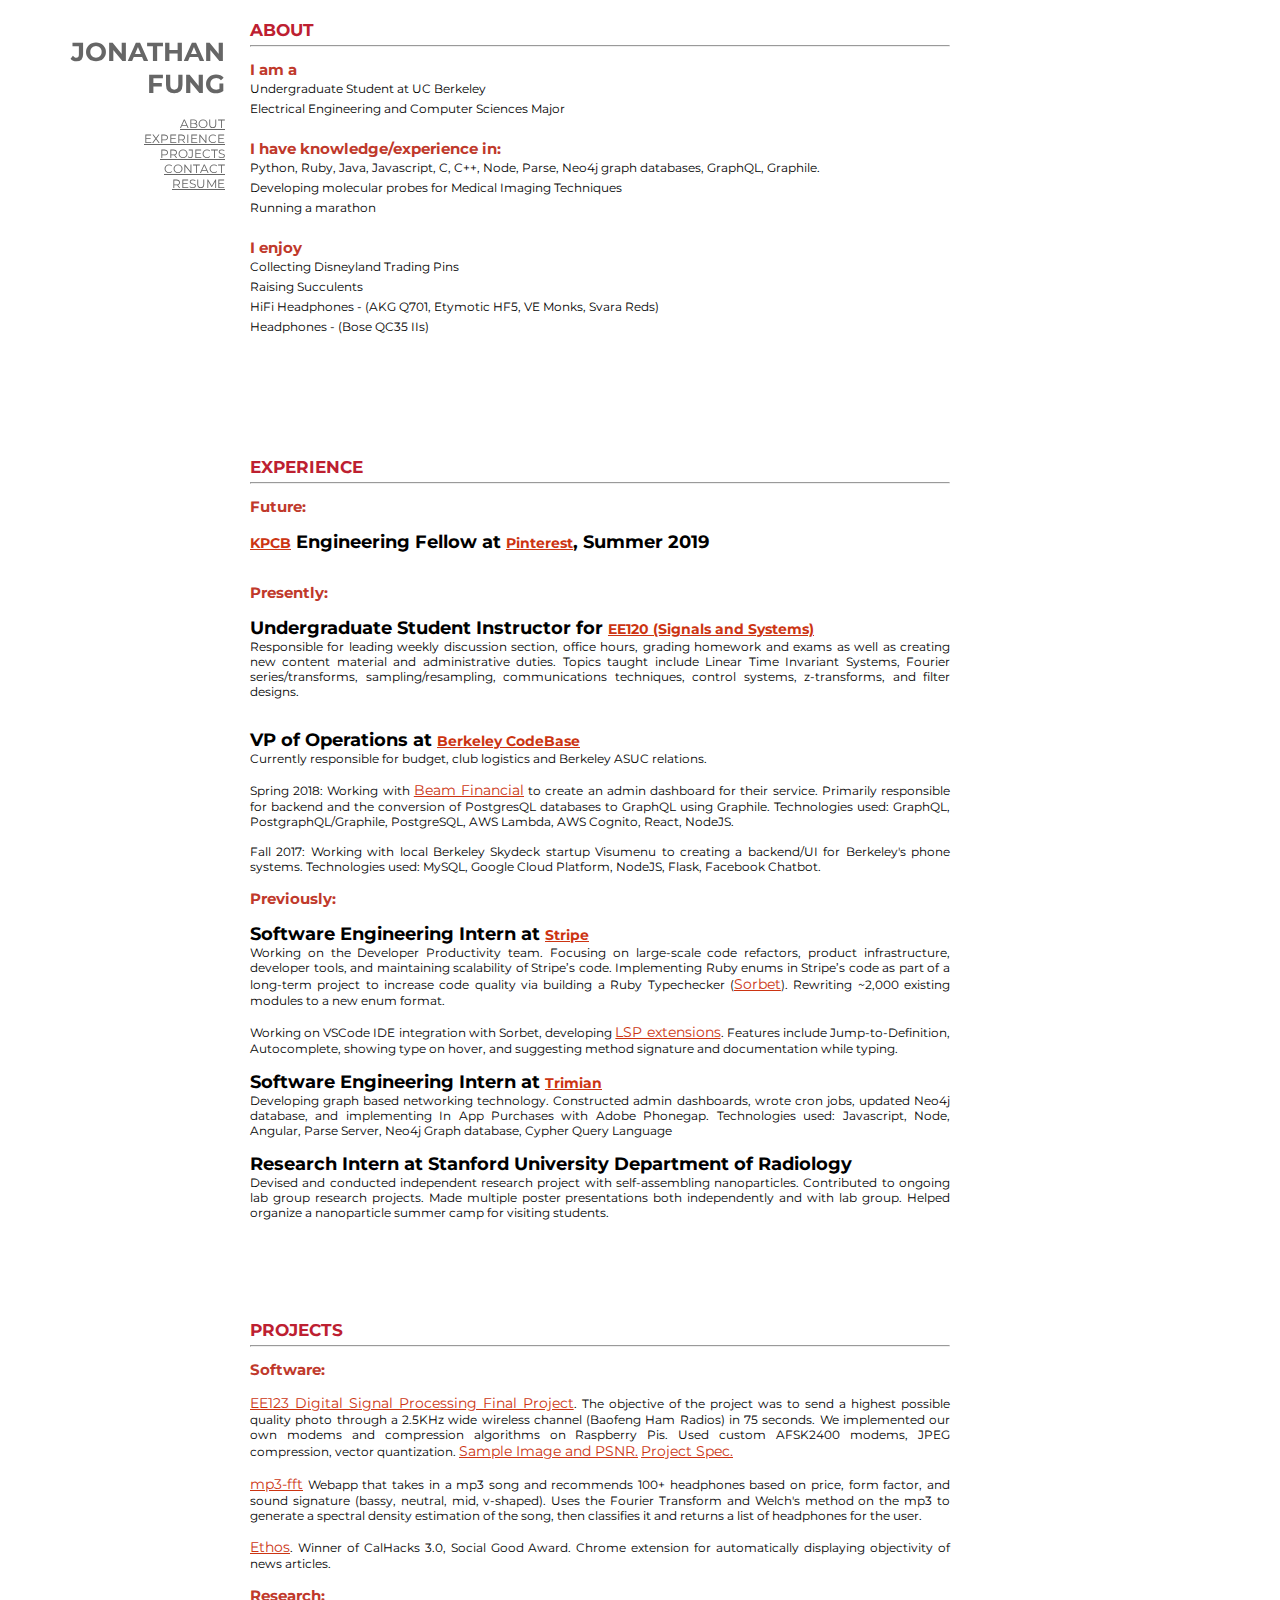
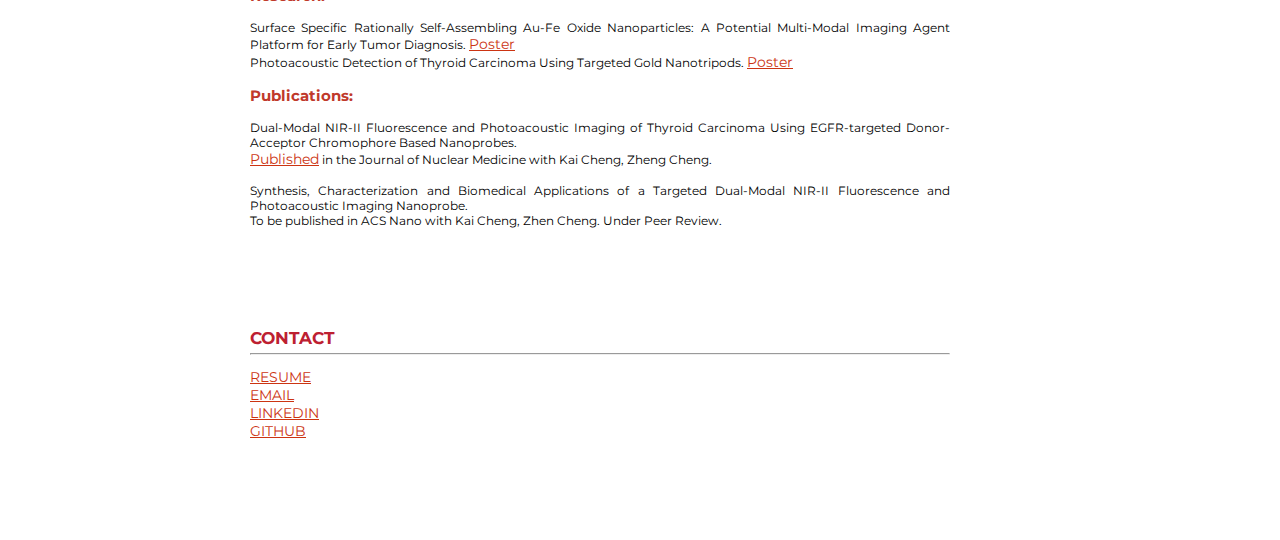
==== index.html @ 35075a45 "updated resume, experience for summer 2018" ====
<html>
<head>
  <title>Jonathan Fung</title>
  <link href="style.css" type="text/css" rel="stylesheet">
  <link href="https://fonts.googleapis.com/css?family=Montserrat" rel="stylesheet">
</head>
<body>

<div class='nav'>
  <div id="intro">
      <div id="headshot"></div>
      <br>
      <h1>JONATHAN<br>FUNG</h1>
      <br>
  </div>

  <ul> 
  <li><a href="#about">ABOUT</a></li>
  <li><a href="#experience">EXPERIENCE</a></li>
  <li><a href="#projects">PROJECTS</a></li>
  <li><a href="#contact" >CONTACT</a></li>
  <li><a href="./assets/resume.pdf">RESUME</a></li>
  </ul>

</div>

<div class = "container">
	<div class = "header">
	<h1>ABOUT</h1><hr>
	</div>
	<div class = "content" id = "about">
		<b>
		I am a</b>
		<p>Undergraduate Student at UC Berkeley<br>
			Electrical Engineering and Computer Sciences Major<br></br>
		</p>
		<b>
		I have knowledge/experience in:</b>
		<p>
			Python, Ruby, Java, Javascript, C, C++, Node, Parse, Neo4j graph databases, GraphQL, Graphile.<br>
			Developing molecular probes for Medical Imaging Techniques<br>
			Running a marathon<br></br>
		</p>
		<b>
		I enjoy</b>
		<p>Collecting Disneyland Trading Pins<br>
			Raising Succulents<br>
			HiFi Headphones - (AKG Q701, Etymotic HF5, VE Monks, Svara Reds)<br>
			Headphones - (Bose QC35 IIs)<br>
			</br>
		</p>
	</div>
	<div class = "header">
	<h1>EXPERIENCE</h1><hr>
	</div>
	<div class = "content" id = "experience">
		<b>Future:</b></br></br>
		<h2> <a href="https://http://fellows.kleinerperkins.com/" class = "inline">KPCB</a> Engineering Fellow at <a href="https://pinterest.com/" class = "inline">Pinterest</a>, Summer 2019</h2>

		</br>
		</br>
		<b>Presently:</b></br></br>
		<h2>Undergraduate Student Instructor for <a href="https://www2.eecs.berkeley.edu/Courses/EE120/" class = "inline">EE120 (Signals and Systems)</a></h2>
		Responsible for leading weekly discussion section, office hours, grading homework and exams as well as creating new content material and administrative duties. Topics taught include Linear Time Invariant Systems, Fourier series/transforms, sampling/resampling, communications techniques, control systems, z-transforms, and filter designs. </br></br>
		</br>
		<h2>VP of Operations at <a href="https://codebase.berkeley.edu/" class = "inline">Berkeley CodeBase</a></h2>
		Currently responsible for budget, club logistics and Berkeley ASUC relations.</br></br>
		Spring 2018: Working with <a href="https://meetbeam.com/" class = "inline">Beam Financial</a> to create an admin dashboard for their service. Primarily responsible for backend and the conversion of PostgresQL databases to GraphQL using Graphile. Technologies used: GraphQL, PostgraphQL/Graphile, PostgreSQL, AWS Lambda, AWS Cognito, React, NodeJS.</br></br>
		Fall 2017: Working with local Berkeley Skydeck startup Visumenu to creating a backend/UI for Berkeley's phone systems. Technologies used: MySQL, Google Cloud Platform, NodeJS, Flask, Facebook Chatbot. </br>
		</br>
		<b>Previously:</b></br></br>
		<h2>Software Engineering Intern at <a href="https://stripe.com/" class = "inline">Stripe</a></h2>
		Working on the Developer Productivity team. Focusing on large-scale code refactors, product infrastructure, developer tools, and maintaining scalability of Stripe’s code. Implementing Ruby enums in Stripe’s code as part of a long-term project to increase code quality via building a Ruby Typechecker (<a href="https://sorbet.run" class = "inline">Sorbet</a>). Rewriting ~2,000 existing modules to a new enum format.</br></br>
		Working on VSCode IDE integration with Sorbet, developing <a href="https://microsoft.github.io/language-server-protocol/" class = "inline">LSP extensions</a>. Features include Jump-to-Definition, Autocomplete, showing type on hover, and suggesting method signature and documentation while typing.</br>
		</br>
		<h2>Software Engineering Intern at <a href="https://www.trimian.com/" class = "inline">Trimian</a></h2>
		Developing graph based networking technology. Constructed admin dashboards, wrote cron jobs, updated Neo4j database, and implementing In App Purchases with Adobe Phonegap. Technologies used: Javascript, Node, Angular, Parse Server, Neo4j Graph database, Cypher Query Language </br>
		</br>
		<h2>Research Intern at Stanford University Department of Radiology</h2>
		Devised and conducted independent research project with self-assembling nanoparticles. Contributed to ongoing lab group research projects. Made multiple poster presentations both independently and with lab group. Helped organize a nanoparticle summer camp for visiting students.

	</div>
	<div class = "header">
	<h1>PROJECTS</h1><hr>
	</div>
	<div class = "content" id = "projects">
		<b>Software:</b></br></br>
		<a href="https://www.youtube.com/watch?v=RB2l9mK-bv4" class = "inline">EE123 Digital Signal Processing Final Project</a>. The objective of the project was to send a highest possible quality photo through a 2.5KHz wide wireless channel (Baofeng Ham Radios) in 75 seconds. We implemented our own modems and compression algorithms on Raspberry Pis. Used custom AFSK2400 modems, JPEG compression, vector quantization. <a href="./assets/psnr.png">Sample Image and PSNR.</a> <a href="https://inst.eecs.berkeley.edu/~ee123/sp18/project.html">Project Spec.</a></br></br>
		<a href="https://headphone-recommender.herokuapp.com/" class = "inline">mp3-fft</a> Webapp that takes in a mp3 song and recommends 100+ headphones based on price, form factor, and sound signature (bassy, neutral, mid, v-shaped). Uses the Fourier Transform and Welch's method on the mp3 to generate a spectral density estimation of the song, then classifies it and returns a list of headphones for the user.</br></br>
		<a href="https://github.com/mingyli/calhacks-ethos" class = "inline">Ethos</a>. Winner of CalHacks 3.0, Social Good Award. Chrome extension for automatically displaying objectivity of news articles.</br></br>
		<b>Research:</b></br></br>
		Surface Specific Rationally Self-Assembling Au-Fe Oxide Nanoparticles: A Potential Multi-Modal Imaging Agent Platform for Early Tumor Diagnosis.
		<a href="http://bit.ly/2o4W9CW" class = "inline">Poster</a>
		</br>
		Photoacoustic Detection of Thyroid Carcinoma Using Targeted Gold Nanotripods.
		<a href="https://cl.ly/332c3m1A111b" class = "inline">Poster</a>
		</br></br>
		<b>Publications:</b></br></br>
		Dual-Modal NIR-II Fluorescence and Photoacoustic Imaging of Thyroid Carcinoma Using EGFR-targeted Donor-Acceptor Chromophore Based Nanoprobes.</br>
		<a href="http://bit.ly/2mBhSBp" class = "inline">Published</a> in the Journal of Nuclear Medicine with Kai Cheng, Zheng Cheng.
		</br></br>
		Synthesis, Characterization and Biomedical Applications of a Targeted Dual-Modal NIR-II Fluorescence and Photoacoustic Imaging Nanoprobe.</br>
		To be published in ACS Nano with Kai Cheng, Zhen Cheng. Under Peer Review.

	</div>
	<div class = "header">
	<h1>CONTACT</h1><hr>
	</div>
	<div class = "content" id = "contact">
		<a href="./assets/resume.pdf">RESUME</a></br>
    <a href="mailto:jonathanfung1@gmail.com">EMAIL</a></br>
    <a href="https://www.linkedin.com/in/jonfung1/">LINKEDIN</a></br>
    <a href="https://github.com/jonfung/">GITHUB</a></br>
	</div>	
	</div class = "bottombuffer"></div>

</div>

 
</body>

</html>
---- style.css ----
* { padding:0;
  margin:0;
}

a:link {color:#666;}
a:visited {color:#666;}
a:hover {color:#888;}


.nav {
/*  font-family: georgia, serif, times, arial;
*/  
  font-family: 'Montserrat';
  position: fixed; 
  background:transparent;
  text-align: right;
  height: 100vh;
  width: 225px; 
  margin-top: 0px;
  font-size: 12px;
  margin-left: 0px; 
  color: #666;
}

#intro {
  width: 100%
  height: auto;
  display: inline;
  font-size: 13px;
}

#headshot {
  position: absolute;
  display: inline-block;
  width: 100px;
  height: 100px;
  background-image: url('./assets/jfung.png');
  background-size: 110px;
  background-position: center;
  border-radius: 100px;
  right: 0;
  margin: 5%;
  margin-top: 70px;
  z-index: 1;
  left: 0px;
}

.header {
  width: 100%;
  height: 40px;
}

.header h1 {
  position: relative;
  bottom: 0px;
  font-size: 17px;
  text-align: left;
  margin-left: 0px;
  margin-bottom: 5px;
  color: #BD2031;
}

.content {
  font-size: 12px;
  margin-bottom: 100px;
}

.content p {
  line-height: 20px;
}

.content b {
  color: #c0392b;
  font-weight: bold;
  font-size: 15px;
}

.content a{
  color: #CC3412;
  font-size: 14px;
}

.bottombuffer {
  height: 100vh;
}


.container {
  width: 700px;
  margin-left: 250px;
  margin-top:20px;
  font-family: 'Montserrat';
  text-align: justify;
  margin-bottom: 0px;
}
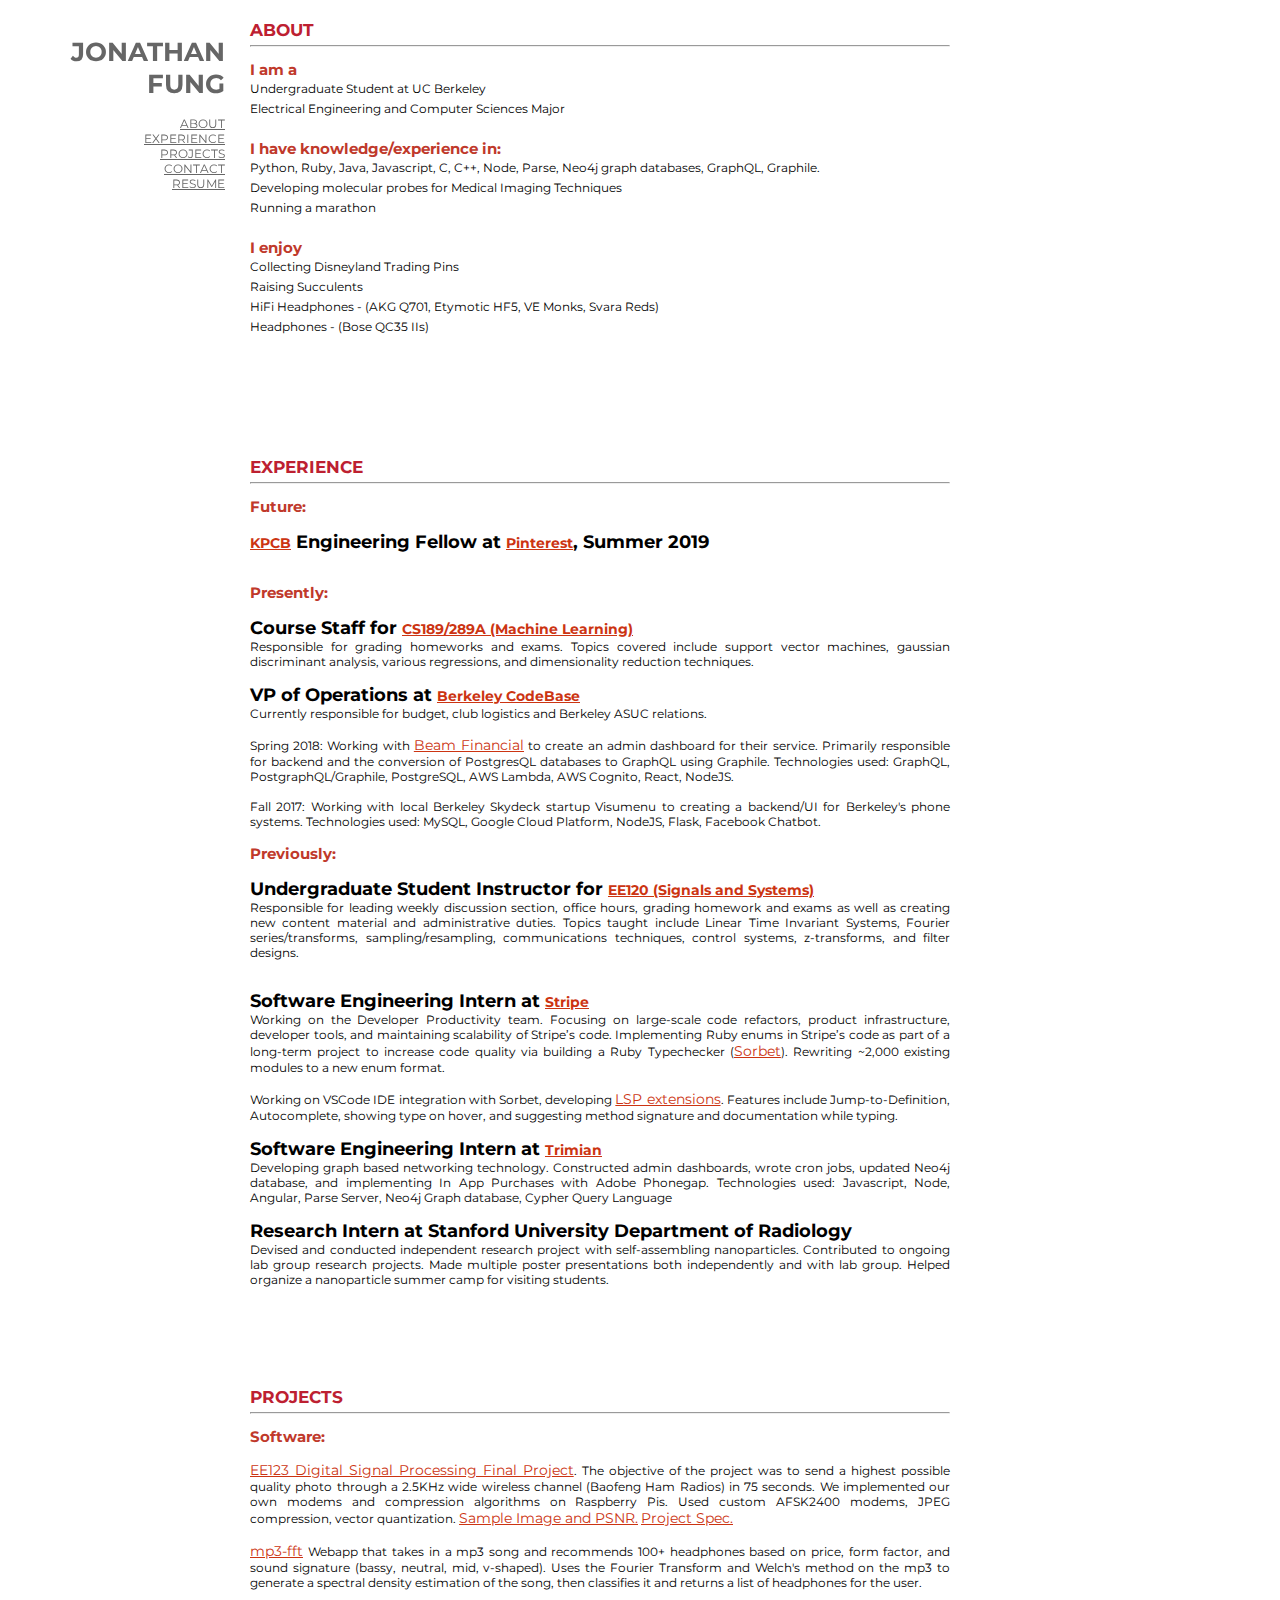
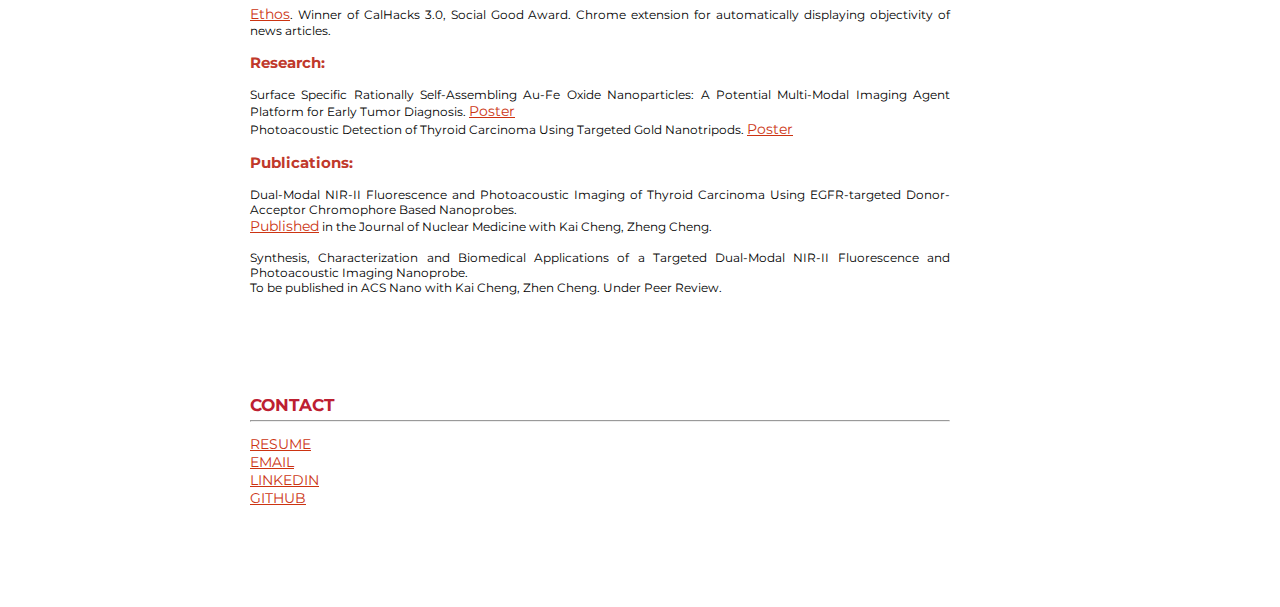
==== commit 20c6f84e: "Added course staff CS189" ====
--- a/index.html
+++ b/index.html
@@ -55,13 +55,13 @@
 	</div>
 	<div class = "content" id = "experience">
 		<b>Future:</b></br></br>
-		<h2> <a href="https://http://fellows.kleinerperkins.com/" class = "inline">KPCB</a> Engineering Fellow at <a href="https://pinterest.com/" class = "inline">Pinterest</a>, Summer 2019</h2>
+		<h2> <a href="http://fellows.kleinerperkins.com/" class = "inline">KPCB</a> Engineering Fellow at <a href="https://pinterest.com/" class = "inline">Pinterest</a>, Summer 2019</h2>
 
 		</br>
 		</br>
 		<b>Presently:</b></br></br>
-		<h2>Undergraduate Student Instructor for <a href="https://www2.eecs.berkeley.edu/Courses/EE120/" class = "inline">EE120 (Signals and Systems)</a></h2>
-		Responsible for leading weekly discussion section, office hours, grading homework and exams as well as creating new content material and administrative duties. Topics taught include Linear Time Invariant Systems, Fourier series/transforms, sampling/resampling, communications techniques, control systems, z-transforms, and filter designs. </br></br>
+		<h2>Course Staff for <a href="https://people.eecs.berkeley.edu/~jrs/189/" class = "inline">CS189/289A (Machine Learning)</a></h2>
+		Responsible for grading homeworks and exams. Topics covered include support vector machines, gaussian discriminant analysis, various regressions, and dimensionality reduction techniques.</br>
 		</br>
 		<h2>VP of Operations at <a href="https://codebase.berkeley.edu/" class = "inline">Berkeley CodeBase</a></h2>
 		Currently responsible for budget, club logistics and Berkeley ASUC relations.</br></br>
@@ -69,6 +69,9 @@
 		Fall 2017: Working with local Berkeley Skydeck startup Visumenu to creating a backend/UI for Berkeley's phone systems. Technologies used: MySQL, Google Cloud Platform, NodeJS, Flask, Facebook Chatbot. </br>
 		</br>
 		<b>Previously:</b></br></br>
+		<h2>Undergraduate Student Instructor for <a href="https://www2.eecs.berkeley.edu/Courses/EE120/" class = "inline">EE120 (Signals and Systems)</a></h2>
+		Responsible for leading weekly discussion section, office hours, grading homework and exams as well as creating new content material and administrative duties. Topics taught include Linear Time Invariant Systems, Fourier series/transforms, sampling/resampling, communications techniques, control systems, z-transforms, and filter designs. </br></br>
+		</br>
 		<h2>Software Engineering Intern at <a href="https://stripe.com/" class = "inline">Stripe</a></h2>
 		Working on the Developer Productivity team. Focusing on large-scale code refactors, product infrastructure, developer tools, and maintaining scalability of Stripe’s code. Implementing Ruby enums in Stripe’s code as part of a long-term project to increase code quality via building a Ruby Typechecker (<a href="https://sorbet.run" class = "inline">Sorbet</a>). Rewriting ~2,000 existing modules to a new enum format.</br></br>
 		Working on VSCode IDE integration with Sorbet, developing <a href="https://microsoft.github.io/language-server-protocol/" class = "inline">LSP extensions</a>. Features include Jump-to-Definition, Autocomplete, showing type on hover, and suggesting method signature and documentation while typing.</br>
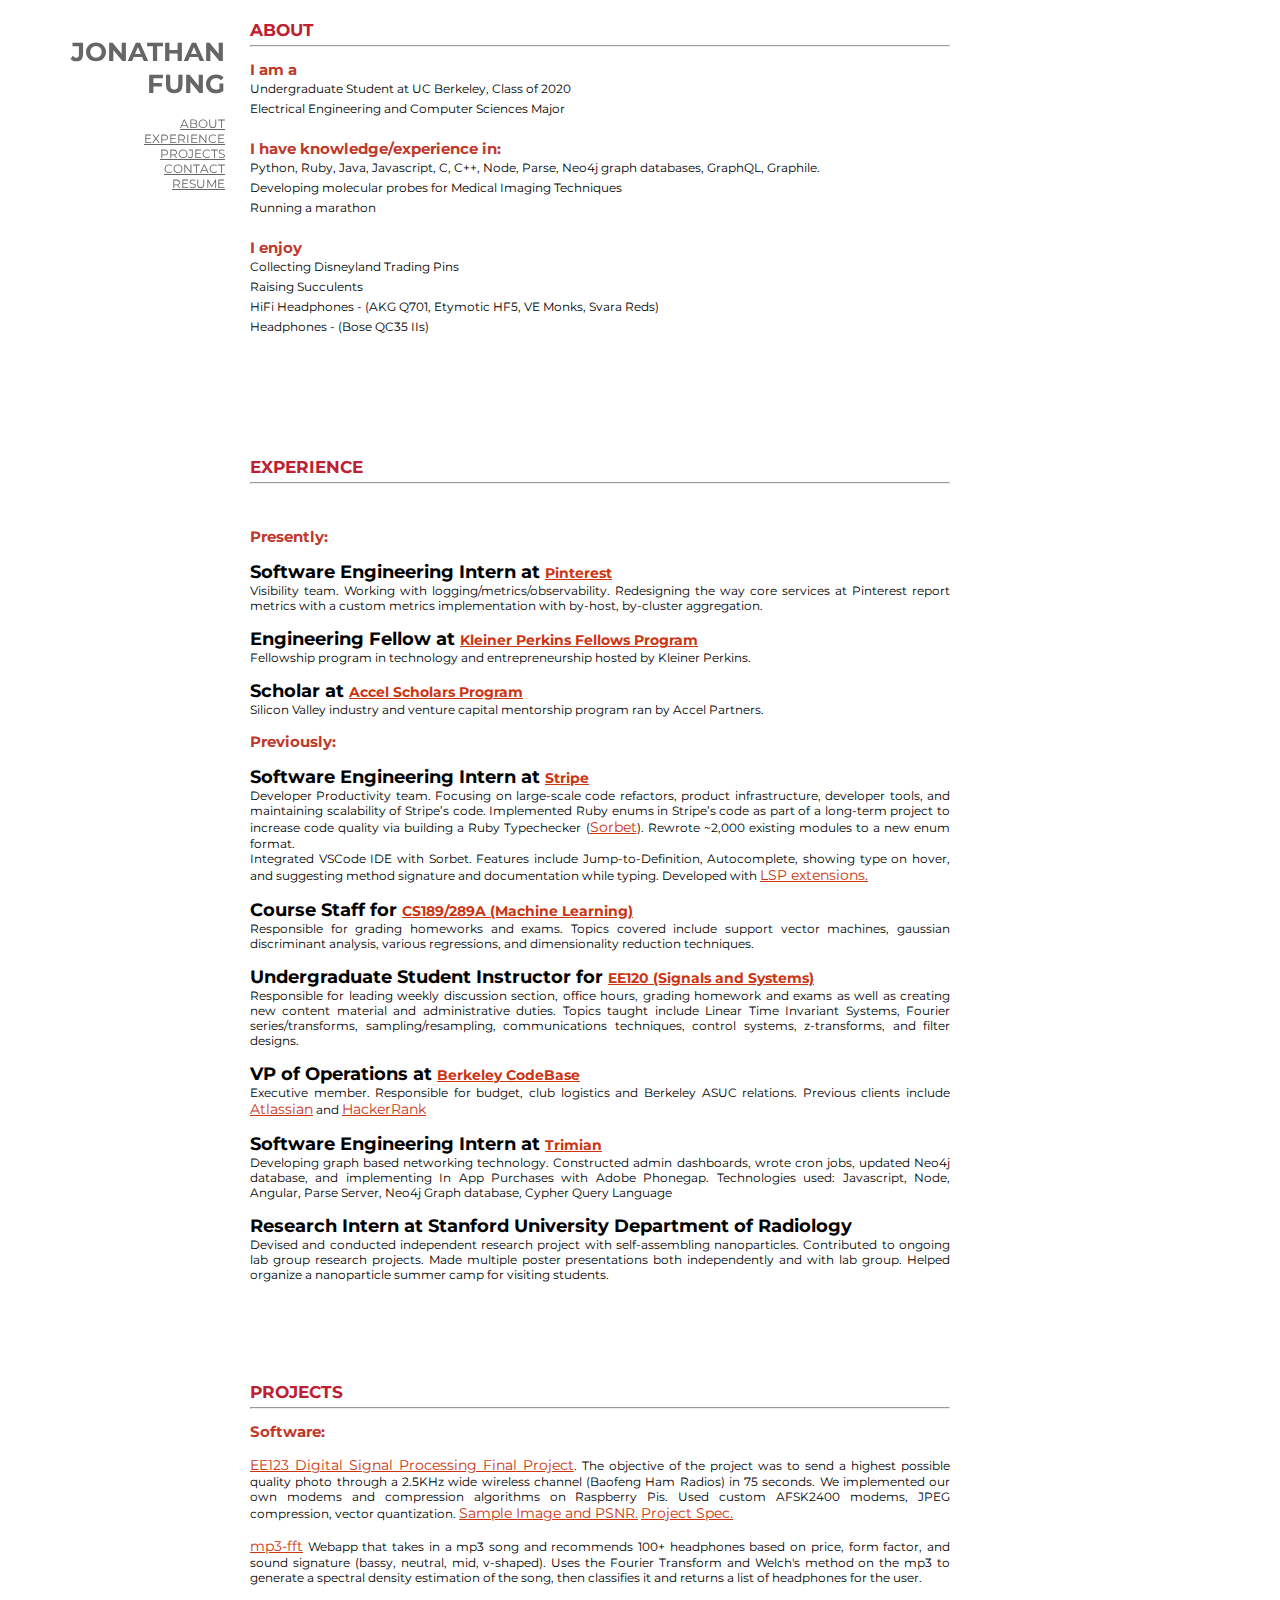
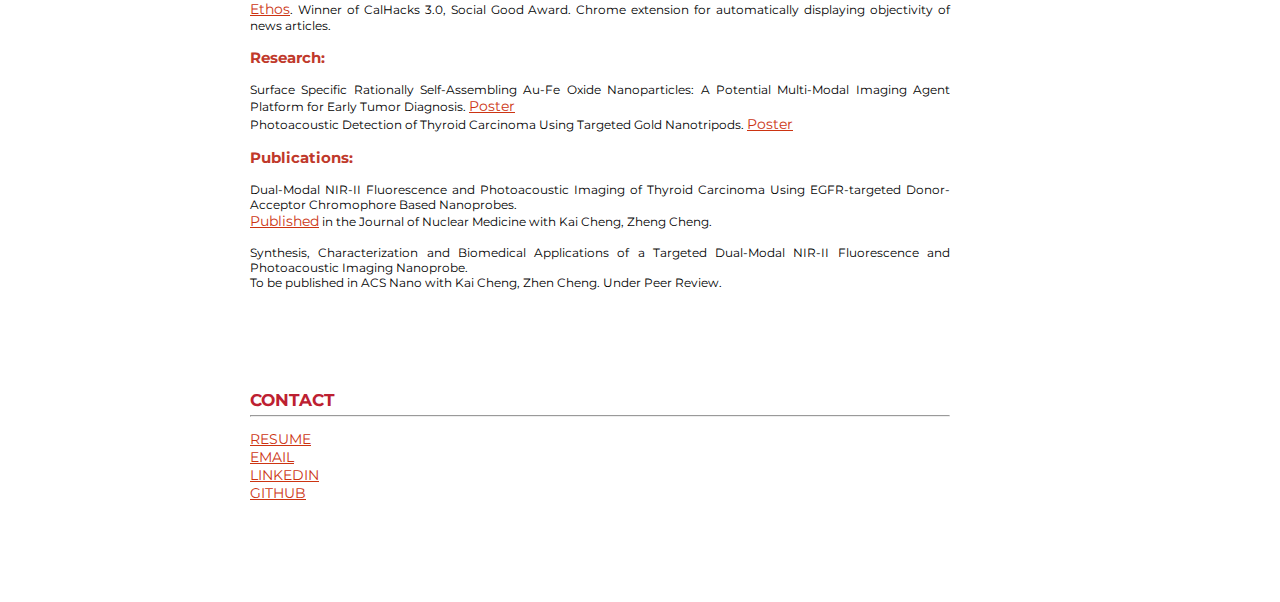
==== commit c61b1f40: "early summer 2019 update" ====
--- a/index.html
+++ b/index.html
@@ -31,7 +31,7 @@
 	<div class = "content" id = "about">
 		<b>
 		I am a</b>
-		<p>Undergraduate Student at UC Berkeley<br>
+		<p>Undergraduate Student at UC Berkeley, Class of 2020<br>
 			Electrical Engineering and Computer Sciences Major<br></br>
 		</p>
 		<b>
@@ -54,28 +54,36 @@
 	<h1>EXPERIENCE</h1><hr>
 	</div>
 	<div class = "content" id = "experience">
-		<b>Future:</b></br></br>
-		<h2> <a href="http://fellows.kleinerperkins.com/" class = "inline">KPCB</a> Engineering Fellow at <a href="https://pinterest.com/" class = "inline">Pinterest</a>, Summer 2019</h2>
+		<!-- <b>Future:</b></br></br> -->
+		</br>
+		</br>
+		<b>Presently:</b></br></br>
+		<h2>Software Engineering Intern at <a href="https://pinterest.com/" class = "inline">Pinterest</a></h2>
+		Visibility team. Working with logging/metrics/observability. Redesigning the way core services at Pinterest report metrics with a custom metrics implementation with by-host, by-cluster aggregation.</br>
+		</br>
+		<h2>Engineering Fellow at <a href="http://fellows.kleinerperkins.com/" class = "inline">Kleiner Perkins Fellows Program</a></h2>
+		Fellowship program in technology and entrepreneurship hosted by Kleiner Perkins.
+
+		<br><br>
+		<h2>Scholar at <a href="https://eecs.berkeley.edu/resources/undergrads/accel" class = "inline">Accel Scholars Program</a> </h2>
+		Silicon Valley industry and venture capital mentorship program ran by Accel Partners.
 
 		</br>
 		</br>
-		<b>Presently:</b></br></br>
+		<b>Previously:</b></br></br>
+		<h2>Software Engineering Intern at <a href="https://stripe.com/" class = "inline">Stripe</a></h2>
+		Developer Productivity team. Focusing on large-scale code refactors, product infrastructure, developer tools, and maintaining scalability of Stripe’s code. Implemented Ruby enums in Stripe’s code as part of a long-term project to increase code quality via building a Ruby Typechecker (<a href="https://sorbet.org/" class = "inline">Sorbet</a>). Rewrote ~2,000 existing modules to a new enum format.</br>
+		Integrated VSCode IDE with Sorbet. Features include Jump-to-Definition, Autocomplete, showing type on hover, and suggesting method signature and documentation while typing. Developed with <a href="https://microsoft.github.io/language-server-protocol/" class = "inline">LSP extensions.</a></br>
+		</br>
 		<h2>Course Staff for <a href="https://people.eecs.berkeley.edu/~jrs/189/" class = "inline">CS189/289A (Machine Learning)</a></h2>
 		Responsible for grading homeworks and exams. Topics covered include support vector machines, gaussian discriminant analysis, various regressions, and dimensionality reduction techniques.</br>
 		</br>
+		<h2>Undergraduate Student Instructor for <a href="https://www2.eecs.berkeley.edu/Courses/EE120/" class = "inline">EE120 (Signals and Systems)</a></h2>
+		Responsible for leading weekly discussion section, office hours, grading homework and exams as well as creating new content material and administrative duties. Topics taught include Linear Time Invariant Systems, Fourier series/transforms, sampling/resampling, communications techniques, control systems, z-transforms, and filter designs. </br>
+		</br>
 		<h2>VP of Operations at <a href="https://codebase.berkeley.edu/" class = "inline">Berkeley CodeBase</a></h2>
-		Currently responsible for budget, club logistics and Berkeley ASUC relations.</br></br>
-		Spring 2018: Working with <a href="https://meetbeam.com/" class = "inline">Beam Financial</a> to create an admin dashboard for their service. Primarily responsible for backend and the conversion of PostgresQL databases to GraphQL using Graphile. Technologies used: GraphQL, PostgraphQL/Graphile, PostgreSQL, AWS Lambda, AWS Cognito, React, NodeJS.</br></br>
-		Fall 2017: Working with local Berkeley Skydeck startup Visumenu to creating a backend/UI for Berkeley's phone systems. Technologies used: MySQL, Google Cloud Platform, NodeJS, Flask, Facebook Chatbot. </br>
-		</br>
-		<b>Previously:</b></br></br>
-		<h2>Undergraduate Student Instructor for <a href="https://www2.eecs.berkeley.edu/Courses/EE120/" class = "inline">EE120 (Signals and Systems)</a></h2>
-		Responsible for leading weekly discussion section, office hours, grading homework and exams as well as creating new content material and administrative duties. Topics taught include Linear Time Invariant Systems, Fourier series/transforms, sampling/resampling, communications techniques, control systems, z-transforms, and filter designs. </br></br>
-		</br>
-		<h2>Software Engineering Intern at <a href="https://stripe.com/" class = "inline">Stripe</a></h2>
-		Working on the Developer Productivity team. Focusing on large-scale code refactors, product infrastructure, developer tools, and maintaining scalability of Stripe’s code. Implementing Ruby enums in Stripe’s code as part of a long-term project to increase code quality via building a Ruby Typechecker (<a href="https://sorbet.run" class = "inline">Sorbet</a>). Rewriting ~2,000 existing modules to a new enum format.</br></br>
-		Working on VSCode IDE integration with Sorbet, developing <a href="https://microsoft.github.io/language-server-protocol/" class = "inline">LSP extensions</a>. Features include Jump-to-Definition, Autocomplete, showing type on hover, and suggesting method signature and documentation while typing.</br>
-		</br>
+		Executive member. Responsible for budget, club logistics and Berkeley ASUC relations. Previous clients include <a href="https://www.atlassian.com/" class = "inline">Atlassian</a> and <a href="https://www.hackerrank.com/" class = "inline">HackerRank</a>
+		</br></br>
 		<h2>Software Engineering Intern at <a href="https://www.trimian.com/" class = "inline">Trimian</a></h2>
 		Developing graph based networking technology. Constructed admin dashboards, wrote cron jobs, updated Neo4j database, and implementing In App Purchases with Adobe Phonegap. Technologies used: Javascript, Node, Angular, Parse Server, Neo4j Graph database, Cypher Query Language </br>
 		</br>
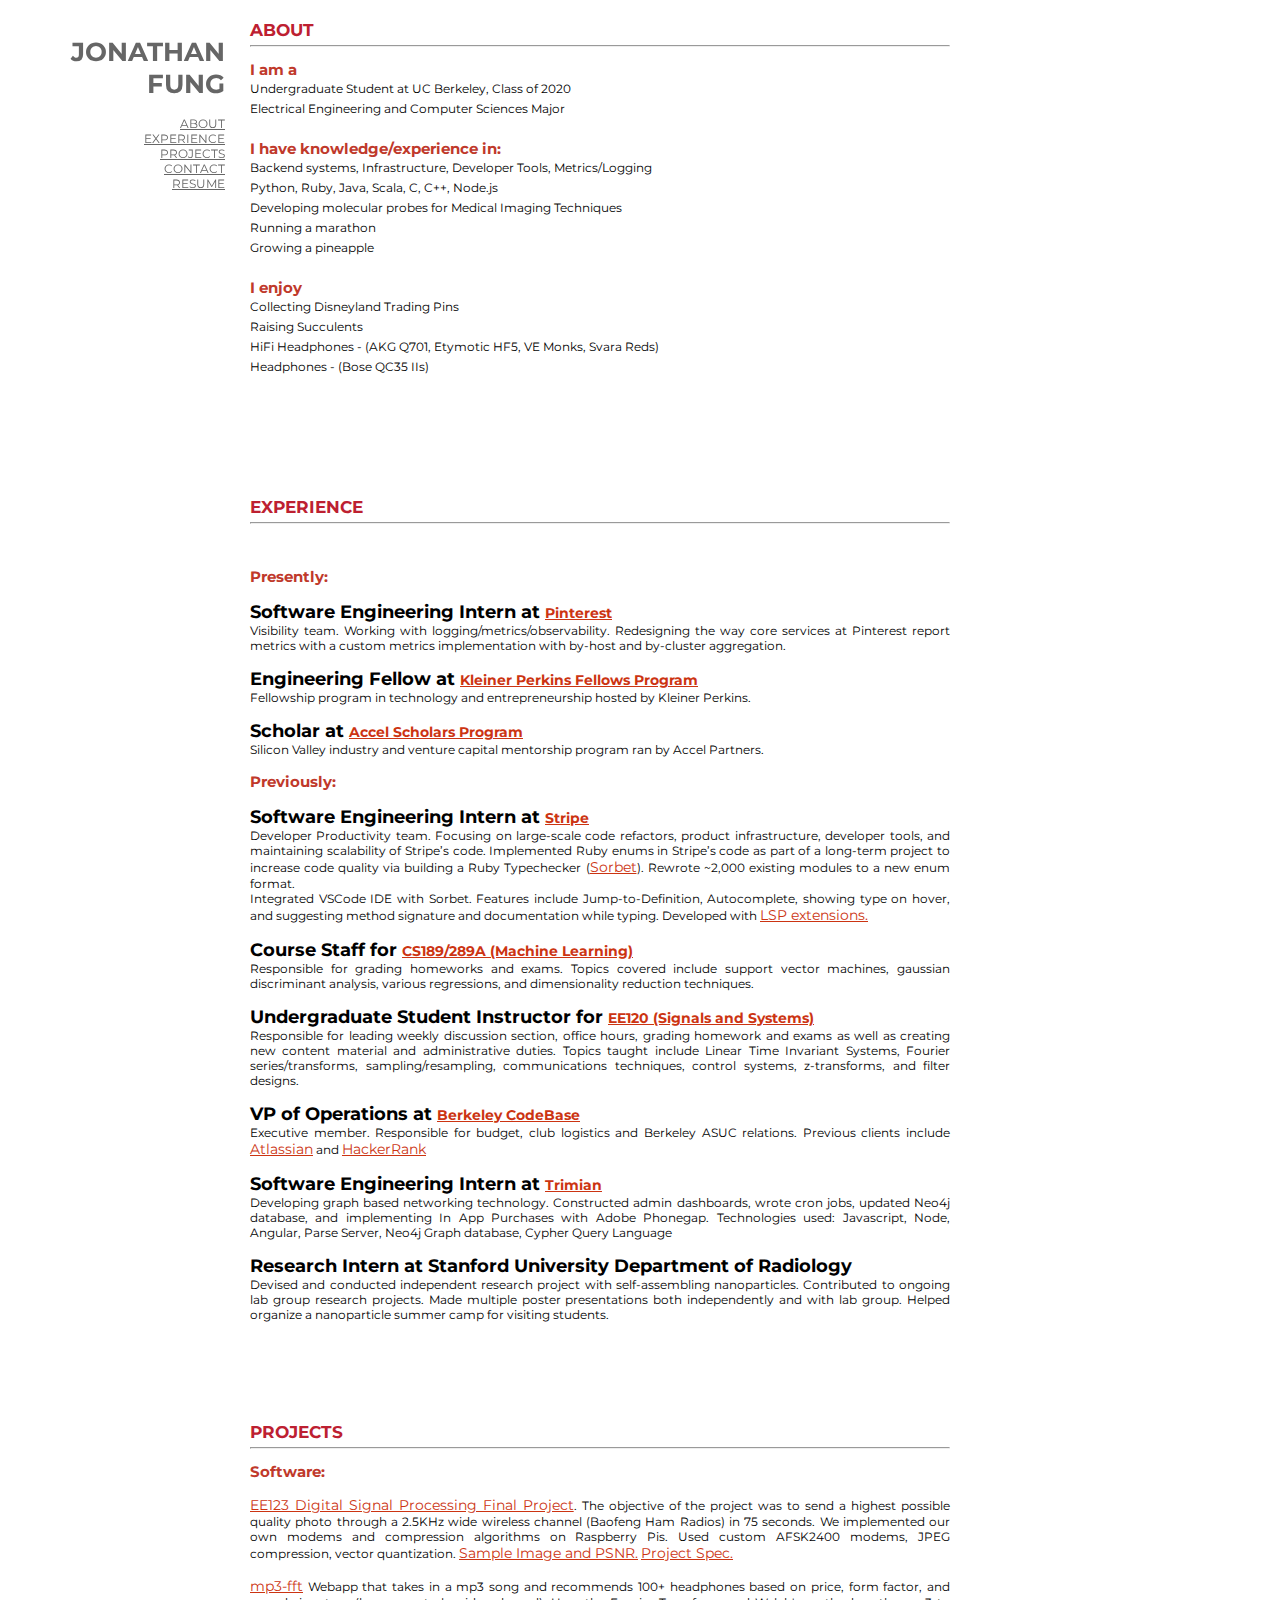
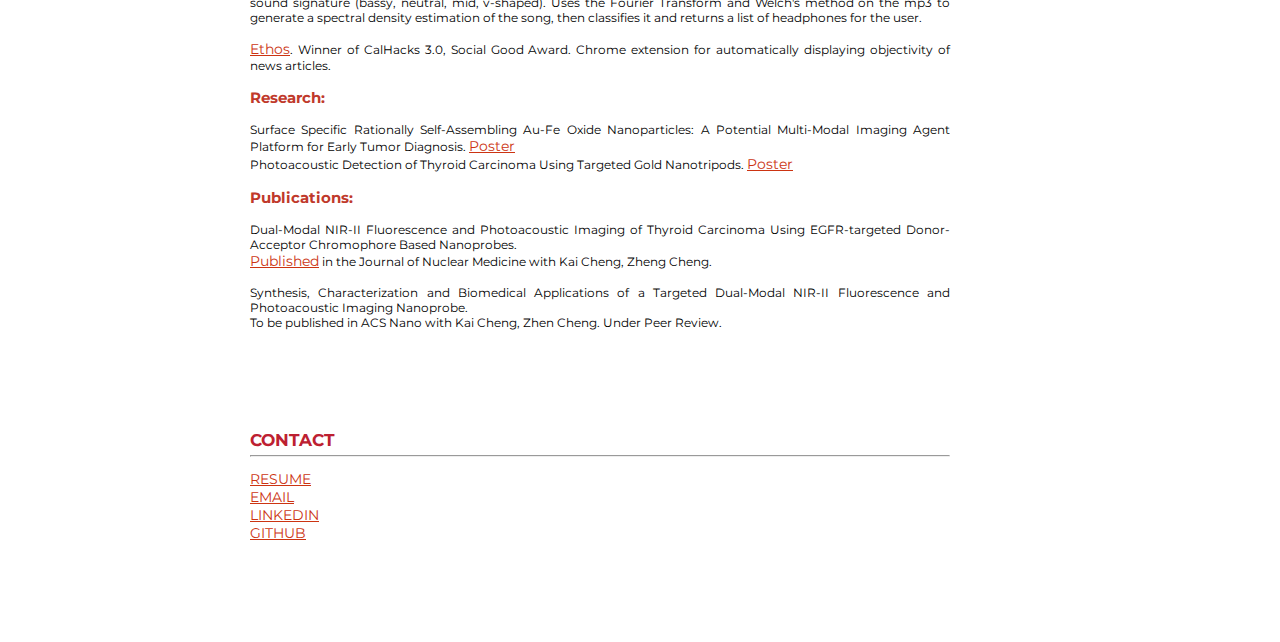
==== commit bc3c60cd: "update experience" ====
--- a/index.html
+++ b/index.html
@@ -37,9 +37,12 @@
 		<b>
 		I have knowledge/experience in:</b>
 		<p>
-			Python, Ruby, Java, Javascript, C, C++, Node, Parse, Neo4j graph databases, GraphQL, Graphile.<br>
+			Backend systems, Infrastructure, Developer Tools, Metrics/Logging<br>
+			Python, Ruby, Java, Scala, C, C++, Node.js<br>
 			Developing molecular probes for Medical Imaging Techniques<br>
-			Running a marathon<br></br>
+			Running a marathon<br>
+			Growing a pineapple<br>
+			</br>
 		</p>
 		<b>
 		I enjoy</b>
@@ -59,7 +62,7 @@
 		</br>
 		<b>Presently:</b></br></br>
 		<h2>Software Engineering Intern at <a href="https://pinterest.com/" class = "inline">Pinterest</a></h2>
-		Visibility team. Working with logging/metrics/observability. Redesigning the way core services at Pinterest report metrics with a custom metrics implementation with by-host, by-cluster aggregation.</br>
+		Visibility team. Working with logging/metrics/observability. Redesigning the way core services at Pinterest report metrics with a custom metrics implementation with by-host and by-cluster aggregation.</br>
 		</br>
 		<h2>Engineering Fellow at <a href="http://fellows.kleinerperkins.com/" class = "inline">Kleiner Perkins Fellows Program</a></h2>
 		Fellowship program in technology and entrepreneurship hosted by Kleiner Perkins.
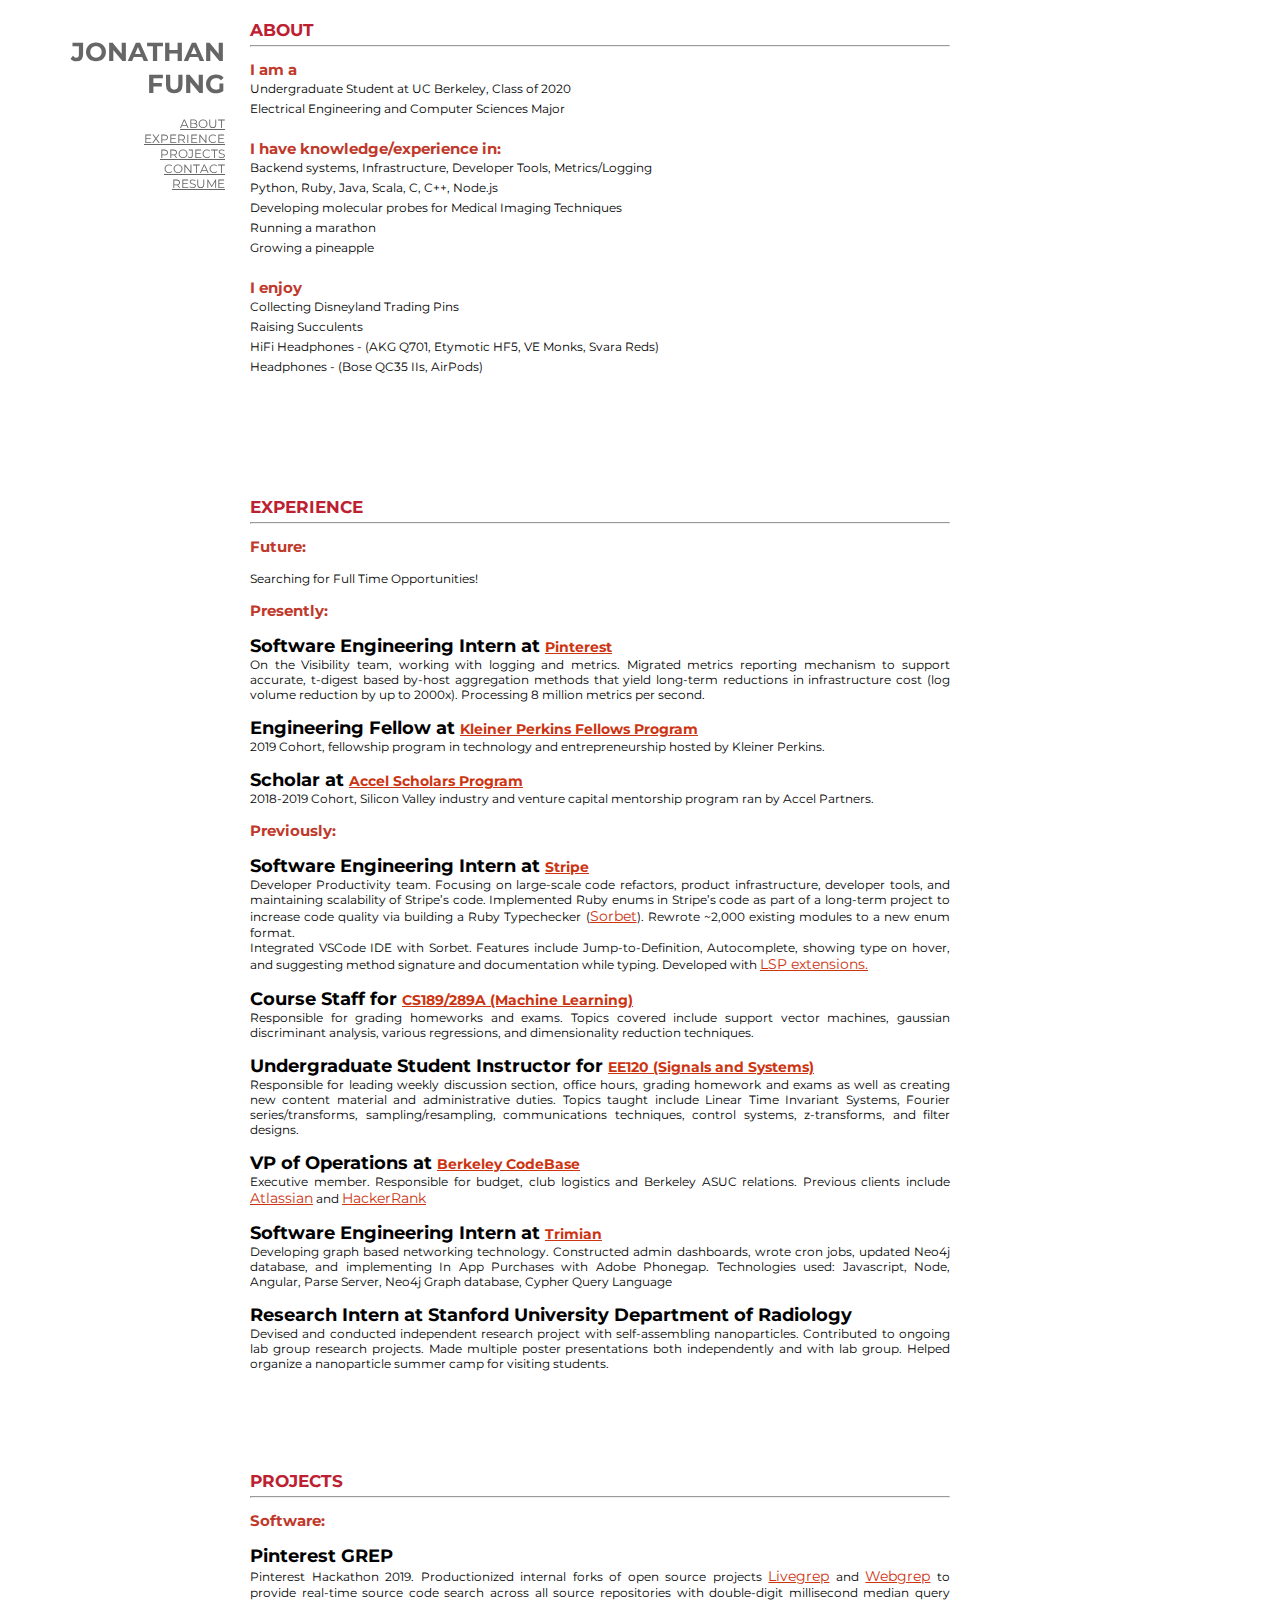
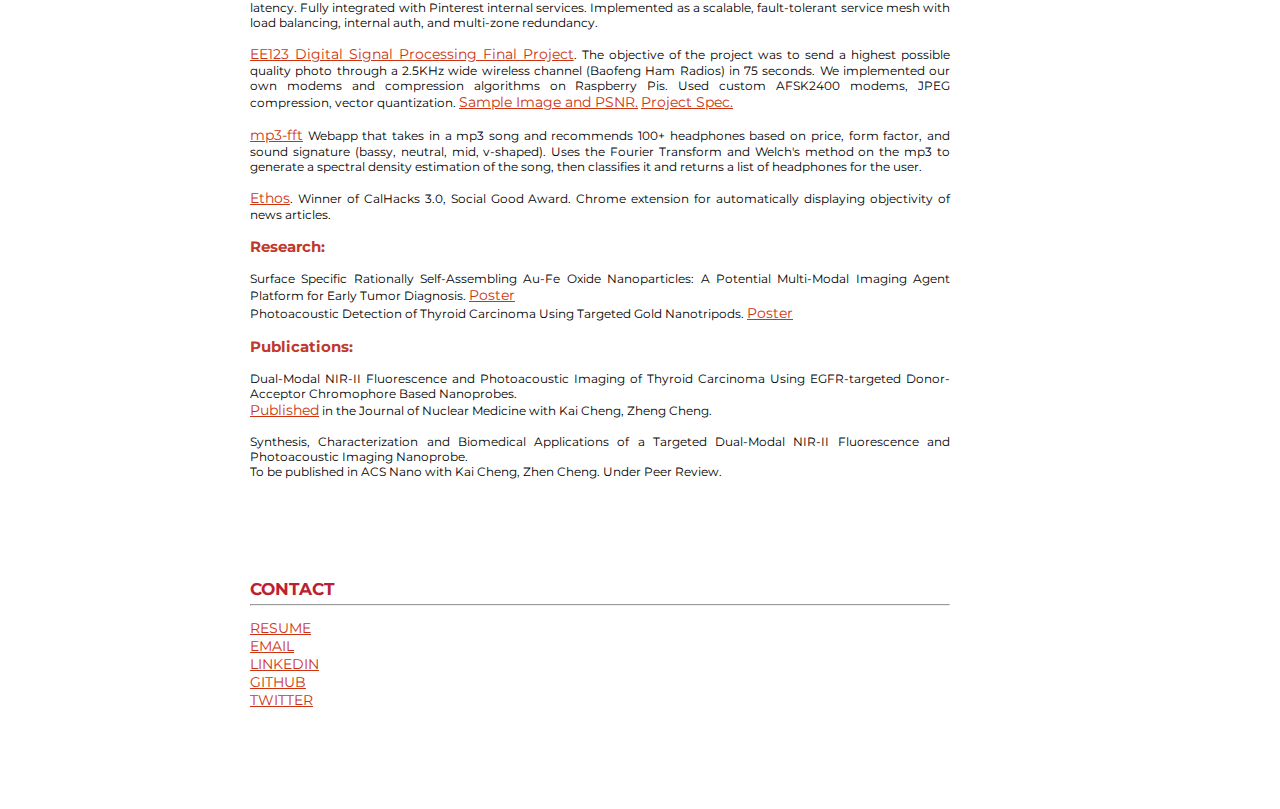
==== commit cc5c5734: "Update resume, add PGREP, twitter" ====
--- a/index.html
+++ b/index.html
@@ -49,7 +49,7 @@
 		<p>Collecting Disneyland Trading Pins<br>
 			Raising Succulents<br>
 			HiFi Headphones - (AKG Q701, Etymotic HF5, VE Monks, Svara Reds)<br>
-			Headphones - (Bose QC35 IIs)<br>
+			Headphones - (Bose QC35 IIs, AirPods)<br>
 			</br>
 		</p>
 	</div>
@@ -57,19 +57,20 @@
 	<h1>EXPERIENCE</h1><hr>
 	</div>
 	<div class = "content" id = "experience">
-		<!-- <b>Future:</b></br></br> -->
+		<b>Future:</b></br></br>
+		Searching for Full Time Opportunities!
 		</br>
 		</br>
 		<b>Presently:</b></br></br>
 		<h2>Software Engineering Intern at <a href="https://pinterest.com/" class = "inline">Pinterest</a></h2>
-		Visibility team. Working with logging/metrics/observability. Redesigning the way core services at Pinterest report metrics with a custom metrics implementation with by-host and by-cluster aggregation.</br>
+		On the Visibility team, working with logging and metrics. Migrated metrics reporting mechanism to support accurate, t-digest based by-host aggregation methods that yield long-term reductions in infrastructure cost (log volume reduction by up to 2000x). Processing 8 million metrics per second.</br>
 		</br>
 		<h2>Engineering Fellow at <a href="http://fellows.kleinerperkins.com/" class = "inline">Kleiner Perkins Fellows Program</a></h2>
-		Fellowship program in technology and entrepreneurship hosted by Kleiner Perkins.
+		2019 Cohort, fellowship program in technology and entrepreneurship hosted by Kleiner Perkins.
 
 		<br><br>
 		<h2>Scholar at <a href="https://eecs.berkeley.edu/resources/undergrads/accel" class = "inline">Accel Scholars Program</a> </h2>
-		Silicon Valley industry and venture capital mentorship program ran by Accel Partners.
+		2018-2019 Cohort, Silicon Valley industry and venture capital mentorship program ran by Accel Partners.
 
 		</br>
 		</br>
@@ -99,6 +100,8 @@
 	</div>
 	<div class = "content" id = "projects">
 		<b>Software:</b></br></br>
+		<h2>Pinterest GREP</h2>Pinterest Hackathon 2019. Productionized internal forks of open source projects <a href="https://github.com/livegrep/livegrep" class = "inline">Livegrep</a> and <a href="https://github.com/LINKIWI/webgrep" class = "inline">Webgrep</a> to provide real-time source code search across all source repositories with double-digit millisecond median query latency.
+		Fully integrated with Pinterest internal services. Implemented as a scalable, fault-tolerant service mesh with load balancing, internal auth, and multi-zone redundancy. </br></br>
 		<a href="https://www.youtube.com/watch?v=RB2l9mK-bv4" class = "inline">EE123 Digital Signal Processing Final Project</a>. The objective of the project was to send a highest possible quality photo through a 2.5KHz wide wireless channel (Baofeng Ham Radios) in 75 seconds. We implemented our own modems and compression algorithms on Raspberry Pis. Used custom AFSK2400 modems, JPEG compression, vector quantization. <a href="./assets/psnr.png">Sample Image and PSNR.</a> <a href="https://inst.eecs.berkeley.edu/~ee123/sp18/project.html">Project Spec.</a></br></br>
 		<a href="https://headphone-recommender.herokuapp.com/" class = "inline">mp3-fft</a> Webapp that takes in a mp3 song and recommends 100+ headphones based on price, form factor, and sound signature (bassy, neutral, mid, v-shaped). Uses the Fourier Transform and Welch's method on the mp3 to generate a spectral density estimation of the song, then classifies it and returns a list of headphones for the user.</br></br>
 		<a href="https://github.com/mingyli/calhacks-ethos" class = "inline">Ethos</a>. Winner of CalHacks 3.0, Social Good Award. Chrome extension for automatically displaying objectivity of news articles.</br></br>
@@ -125,6 +128,7 @@
     <a href="mailto:jonathanfung1@gmail.com">EMAIL</a></br>
     <a href="https://www.linkedin.com/in/jonfung1/">LINKEDIN</a></br>
     <a href="https://github.com/jonfung/">GITHUB</a></br>
+    <a href="https://twitter.com/jonathanffung">TWITTER</a></br>
 	</div>	
 	</div class = "bottombuffer"></div>
 
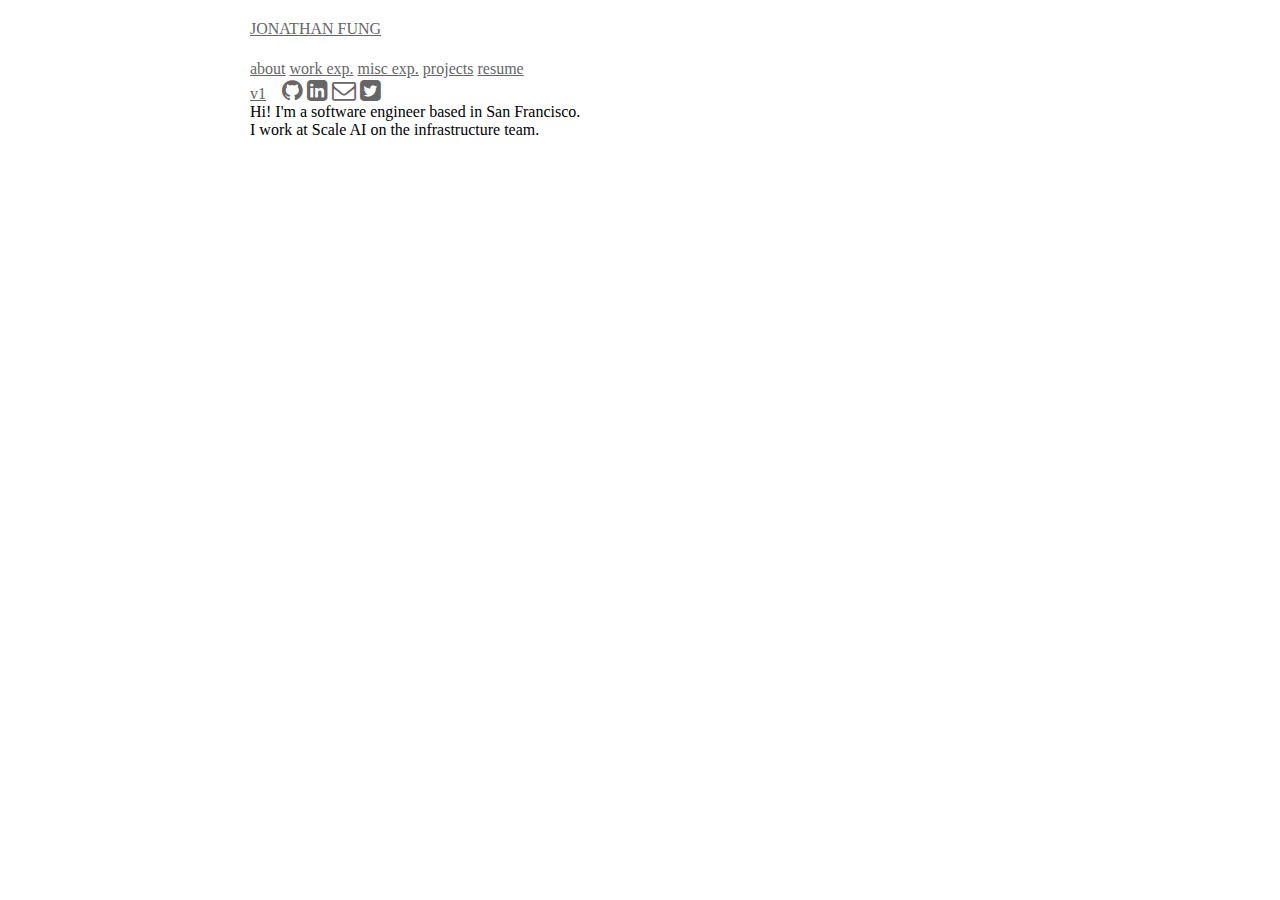
==== commit 8fa8a9c9: "update for infra team" ====
--- a/index.html
+++ b/index.html
@@ -1,140 +1,53 @@
 <html>
 <head>
+  <meta charset="utf-8">
   <title>Jonathan Fung</title>
-  <link href="style.css" type="text/css" rel="stylesheet">
-  <link href="https://fonts.googleapis.com/css?family=Montserrat" rel="stylesheet">
+  <meta name="description" content="Jonathan Fung">
+  <meta name="author" content="Jonathan Fung">
+  <meta name="viewport" content="width=device-width, initial-scale=1">
+  <link rel="stylesheet" href="style.css">
+  <link href="https://fonts.googleapis.com/css2?family=Karla&display=swap" rel="stylesheet">
+  <link rel="stylesheet" href="https://cdnjs.cloudflare.com/ajax/libs/font-awesome/4.7.0/css/font-awesome.min.css">
 </head>
 <body>
-
-<div class='nav'>
-  <div id="intro">
-      <div id="headshot"></div>
-      <br>
-      <h1>JONATHAN<br>FUNG</h1>
-      <br>
+  <div class="page">
+    <div class="container">
+      <div class="sidebar">
+        <div class="header">
+          <a href="index.html" class="pretty-link" class="button">JONATHAN FUNG</a>
+        </div>
+        <div class="links">
+            <a href="about/index.html" class="pretty-link" class="button">about</a>
+            <a href="workexp/index.html" class="pretty-link" class="button">work exp.</a>
+            <a href="miscexp/index.html" class="pretty-link" class="button">misc exp.</a>
+            <a href="projects/index.html" class="pretty-link" class="button">projects</a>
+            <a href="assets/resume.pdf" class="pretty-link" class="button">resume</a>
+        </div>
+        <div class="sidebar-footer">
+            <a href="v1/index.html" target="_blank" class="social underline-link" name="instagram">v1</a>&nbsp;&nbsp;&nbsp;
+            <a href="https://github.com/jonfung" target="_blank" class="social underline-link" name="instagram">
+              <i class="fa fa-github contact-icon" style="font-size:24px"></i></a> 
+            <a href="https://www.linkedin.com/in/jonfung1/" target="_blank" class="social underline-link" name="linkedin">
+              <i class="fa fa-linkedin-square contact-icon" style="font-size:24px"></i></a>
+            <a href="mailto:jonfung@berkeley.edu" target="_blank" class="social underline-link" name="email">
+              <i class="fa fa-envelope-o contact-icon" style="font-size:24px"></i></a> 
+            <a href="https://twitter.com/jonathanffung" target="_blank" class="social underline-link" name="twitter">
+              <i class="fa fa-twitter-square contact-icon" style="font-size:24px"></i></a> 
+        </div>
+      </div>
+      <div id="card">
+        <div id="content">
+          <p>
+            Hi! I'm a software engineer based in San Francisco.
+            <br />
+            I work at Scale AI on the infrastructure team.
+        </div>
+        <div id="totoro-enclosure"><div id=totoro-vertical><div id=totoro></div></div></div>
+      </div>
+      <div class="bottom-padding"></div>
+    </div>
   </div>
 
-  <ul> 
-  <li><a href="#about">ABOUT</a></li>
-  <li><a href="#experience">EXPERIENCE</a></li>
-  <li><a href="#projects">PROJECTS</a></li>
-  <li><a href="#contact" >CONTACT</a></li>
-  <li><a href="./assets/resume.pdf">RESUME</a></li>
-  </ul>
-
-</div>
-
-<div class = "container">
-	<div class = "header">
-	<h1>ABOUT</h1><hr>
-	</div>
-	<div class = "content" id = "about">
-		<b>
-		I am a</b>
-		<p>Undergraduate Student at UC Berkeley, Class of 2020<br>
-			Electrical Engineering and Computer Sciences Major<br></br>
-		</p>
-		<b>
-		I have knowledge/experience in:</b>
-		<p>
-			Backend systems, Infrastructure, Developer Tools, Metrics/Logging<br>
-			Python, Ruby, Java, Scala, C, C++, Node.js<br>
-			Developing molecular probes for Medical Imaging Techniques<br>
-			Running a marathon<br>
-			Growing a pineapple<br>
-			</br>
-		</p>
-		<b>
-		I enjoy</b>
-		<p>Collecting Disneyland Trading Pins<br>
-			Raising Succulents<br>
-			HiFi Headphones - (AKG Q701, Etymotic HF5, VE Monks, Svara Reds)<br>
-			Headphones - (Bose QC35 IIs, AirPods)<br>
-			</br>
-		</p>
-	</div>
-	<div class = "header">
-	<h1>EXPERIENCE</h1><hr>
-	</div>
-	<div class = "content" id = "experience">
-		<b>Future:</b></br></br>
-		Searching for Full Time Opportunities!
-		</br>
-		</br>
-		<b>Presently:</b></br></br>
-		<h2>Software Engineering Intern at <a href="https://pinterest.com/" class = "inline">Pinterest</a></h2>
-		On the Visibility team, working with logging and metrics. Migrated metrics reporting mechanism to support accurate, t-digest based by-host aggregation methods that yield long-term reductions in infrastructure cost (log volume reduction by up to 2000x). Processing 8 million metrics per second.</br>
-		</br>
-		<h2>Engineering Fellow at <a href="http://fellows.kleinerperkins.com/" class = "inline">Kleiner Perkins Fellows Program</a></h2>
-		2019 Cohort, fellowship program in technology and entrepreneurship hosted by Kleiner Perkins.
-
-		<br><br>
-		<h2>Scholar at <a href="https://eecs.berkeley.edu/resources/undergrads/accel" class = "inline">Accel Scholars Program</a> </h2>
-		2018-2019 Cohort, Silicon Valley industry and venture capital mentorship program ran by Accel Partners.
-
-		</br>
-		</br>
-		<b>Previously:</b></br></br>
-		<h2>Software Engineering Intern at <a href="https://stripe.com/" class = "inline">Stripe</a></h2>
-		Developer Productivity team. Focusing on large-scale code refactors, product infrastructure, developer tools, and maintaining scalability of Stripe’s code. Implemented Ruby enums in Stripe’s code as part of a long-term project to increase code quality via building a Ruby Typechecker (<a href="https://sorbet.org/" class = "inline">Sorbet</a>). Rewrote ~2,000 existing modules to a new enum format.</br>
-		Integrated VSCode IDE with Sorbet. Features include Jump-to-Definition, Autocomplete, showing type on hover, and suggesting method signature and documentation while typing. Developed with <a href="https://microsoft.github.io/language-server-protocol/" class = "inline">LSP extensions.</a></br>
-		</br>
-		<h2>Course Staff for <a href="https://people.eecs.berkeley.edu/~jrs/189/" class = "inline">CS189/289A (Machine Learning)</a></h2>
-		Responsible for grading homeworks and exams. Topics covered include support vector machines, gaussian discriminant analysis, various regressions, and dimensionality reduction techniques.</br>
-		</br>
-		<h2>Undergraduate Student Instructor for <a href="https://www2.eecs.berkeley.edu/Courses/EE120/" class = "inline">EE120 (Signals and Systems)</a></h2>
-		Responsible for leading weekly discussion section, office hours, grading homework and exams as well as creating new content material and administrative duties. Topics taught include Linear Time Invariant Systems, Fourier series/transforms, sampling/resampling, communications techniques, control systems, z-transforms, and filter designs. </br>
-		</br>
-		<h2>VP of Operations at <a href="https://codebase.berkeley.edu/" class = "inline">Berkeley CodeBase</a></h2>
-		Executive member. Responsible for budget, club logistics and Berkeley ASUC relations. Previous clients include <a href="https://www.atlassian.com/" class = "inline">Atlassian</a> and <a href="https://www.hackerrank.com/" class = "inline">HackerRank</a>
-		</br></br>
-		<h2>Software Engineering Intern at <a href="https://www.trimian.com/" class = "inline">Trimian</a></h2>
-		Developing graph based networking technology. Constructed admin dashboards, wrote cron jobs, updated Neo4j database, and implementing In App Purchases with Adobe Phonegap. Technologies used: Javascript, Node, Angular, Parse Server, Neo4j Graph database, Cypher Query Language </br>
-		</br>
-		<h2>Research Intern at Stanford University Department of Radiology</h2>
-		Devised and conducted independent research project with self-assembling nanoparticles. Contributed to ongoing lab group research projects. Made multiple poster presentations both independently and with lab group. Helped organize a nanoparticle summer camp for visiting students.
-
-	</div>
-	<div class = "header">
-	<h1>PROJECTS</h1><hr>
-	</div>
-	<div class = "content" id = "projects">
-		<b>Software:</b></br></br>
-		<h2>Pinterest GREP</h2>Pinterest Hackathon 2019. Productionized internal forks of open source projects <a href="https://github.com/livegrep/livegrep" class = "inline">Livegrep</a> and <a href="https://github.com/LINKIWI/webgrep" class = "inline">Webgrep</a> to provide real-time source code search across all source repositories with double-digit millisecond median query latency.
-		Fully integrated with Pinterest internal services. Implemented as a scalable, fault-tolerant service mesh with load balancing, internal auth, and multi-zone redundancy. </br></br>
-		<a href="https://www.youtube.com/watch?v=RB2l9mK-bv4" class = "inline">EE123 Digital Signal Processing Final Project</a>. The objective of the project was to send a highest possible quality photo through a 2.5KHz wide wireless channel (Baofeng Ham Radios) in 75 seconds. We implemented our own modems and compression algorithms on Raspberry Pis. Used custom AFSK2400 modems, JPEG compression, vector quantization. <a href="./assets/psnr.png">Sample Image and PSNR.</a> <a href="https://inst.eecs.berkeley.edu/~ee123/sp18/project.html">Project Spec.</a></br></br>
-		<a href="https://headphone-recommender.herokuapp.com/" class = "inline">mp3-fft</a> Webapp that takes in a mp3 song and recommends 100+ headphones based on price, form factor, and sound signature (bassy, neutral, mid, v-shaped). Uses the Fourier Transform and Welch's method on the mp3 to generate a spectral density estimation of the song, then classifies it and returns a list of headphones for the user.</br></br>
-		<a href="https://github.com/mingyli/calhacks-ethos" class = "inline">Ethos</a>. Winner of CalHacks 3.0, Social Good Award. Chrome extension for automatically displaying objectivity of news articles.</br></br>
-		<b>Research:</b></br></br>
-		Surface Specific Rationally Self-Assembling Au-Fe Oxide Nanoparticles: A Potential Multi-Modal Imaging Agent Platform for Early Tumor Diagnosis.
-		<a href="http://bit.ly/2o4W9CW" class = "inline">Poster</a>
-		</br>
-		Photoacoustic Detection of Thyroid Carcinoma Using Targeted Gold Nanotripods.
-		<a href="https://cl.ly/332c3m1A111b" class = "inline">Poster</a>
-		</br></br>
-		<b>Publications:</b></br></br>
-		Dual-Modal NIR-II Fluorescence and Photoacoustic Imaging of Thyroid Carcinoma Using EGFR-targeted Donor-Acceptor Chromophore Based Nanoprobes.</br>
-		<a href="http://bit.ly/2mBhSBp" class = "inline">Published</a> in the Journal of Nuclear Medicine with Kai Cheng, Zheng Cheng.
-		</br></br>
-		Synthesis, Characterization and Biomedical Applications of a Targeted Dual-Modal NIR-II Fluorescence and Photoacoustic Imaging Nanoprobe.</br>
-		To be published in ACS Nano with Kai Cheng, Zhen Cheng. Under Peer Review.
-
-	</div>
-	<div class = "header">
-	<h1>CONTACT</h1><hr>
-	</div>
-	<div class = "content" id = "contact">
-		<a href="./assets/resume.pdf">RESUME</a></br>
-    <a href="mailto:jonathanfung1@gmail.com">EMAIL</a></br>
-    <a href="https://www.linkedin.com/in/jonfung1/">LINKEDIN</a></br>
-    <a href="https://github.com/jonfung/">GITHUB</a></br>
-    <a href="https://twitter.com/jonathanffung">TWITTER</a></br>
-	</div>	
-	</div class = "bottombuffer"></div>
-
-</div>
-
- 
+  <script src="js/index.js" type="text/javascript"></script>
 </body>
-
-</html>
+</html>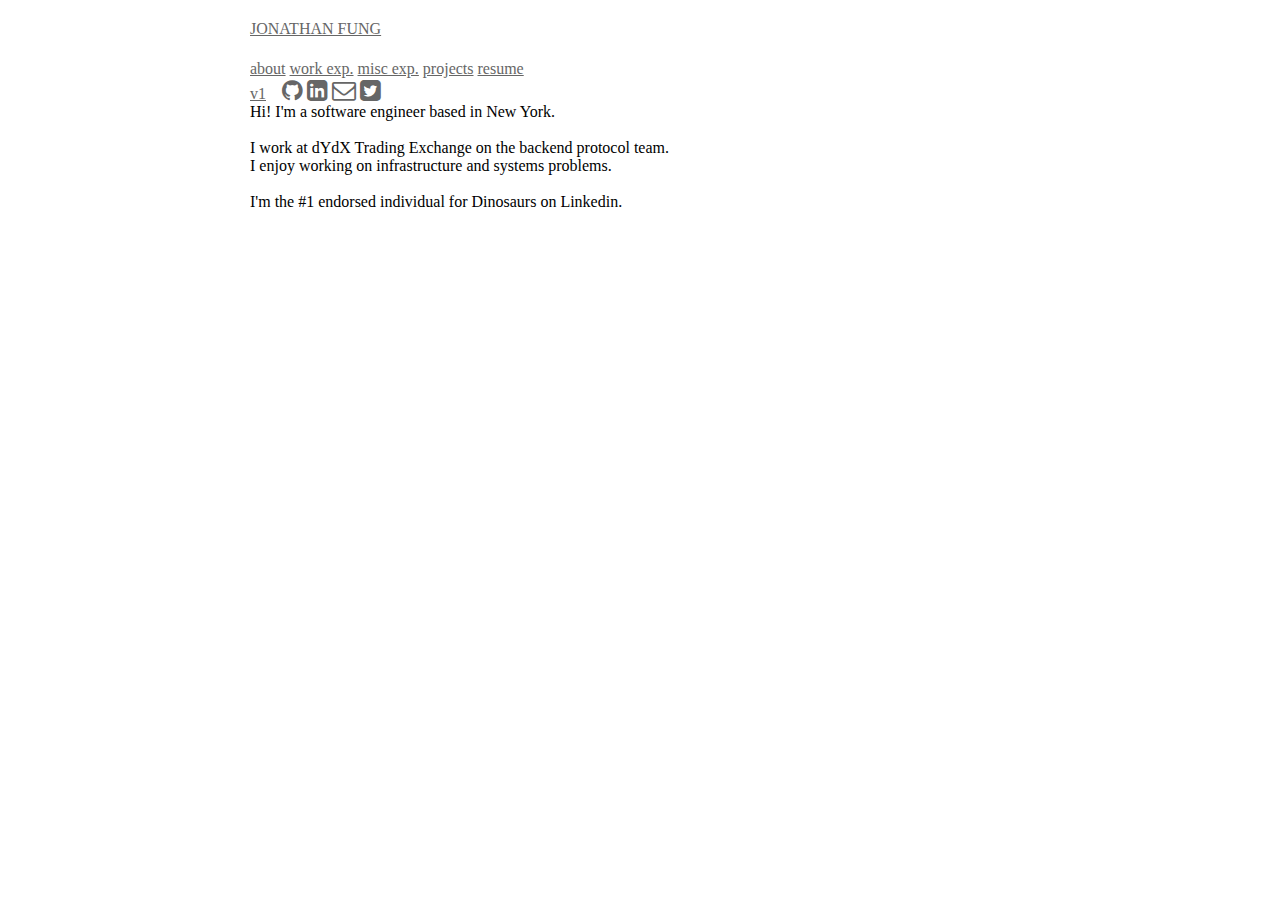
==== commit 479658b2: "10/24 updates to content, resume" ====
--- a/index.html
+++ b/index.html
@@ -38,9 +38,14 @@
       <div id="card">
         <div id="content">
           <p>
-            Hi! I'm a software engineer based in San Francisco.
+            Hi! I'm a software engineer based in New York.
+            <br /><br/>
+            I work at dYdX Trading Exchange on the backend protocol team.
             <br />
-            I work at Scale AI on the infrastructure team.
+            I enjoy working on infrastructure and systems problems.
+            <br /><br/>
+            I'm the #1 endorsed individual for Dinosaurs on Linkedin.
+            <br />
         </div>
         <div id="totoro-enclosure"><div id=totoro-vertical><div id=totoro></div></div></div>
       </div>
